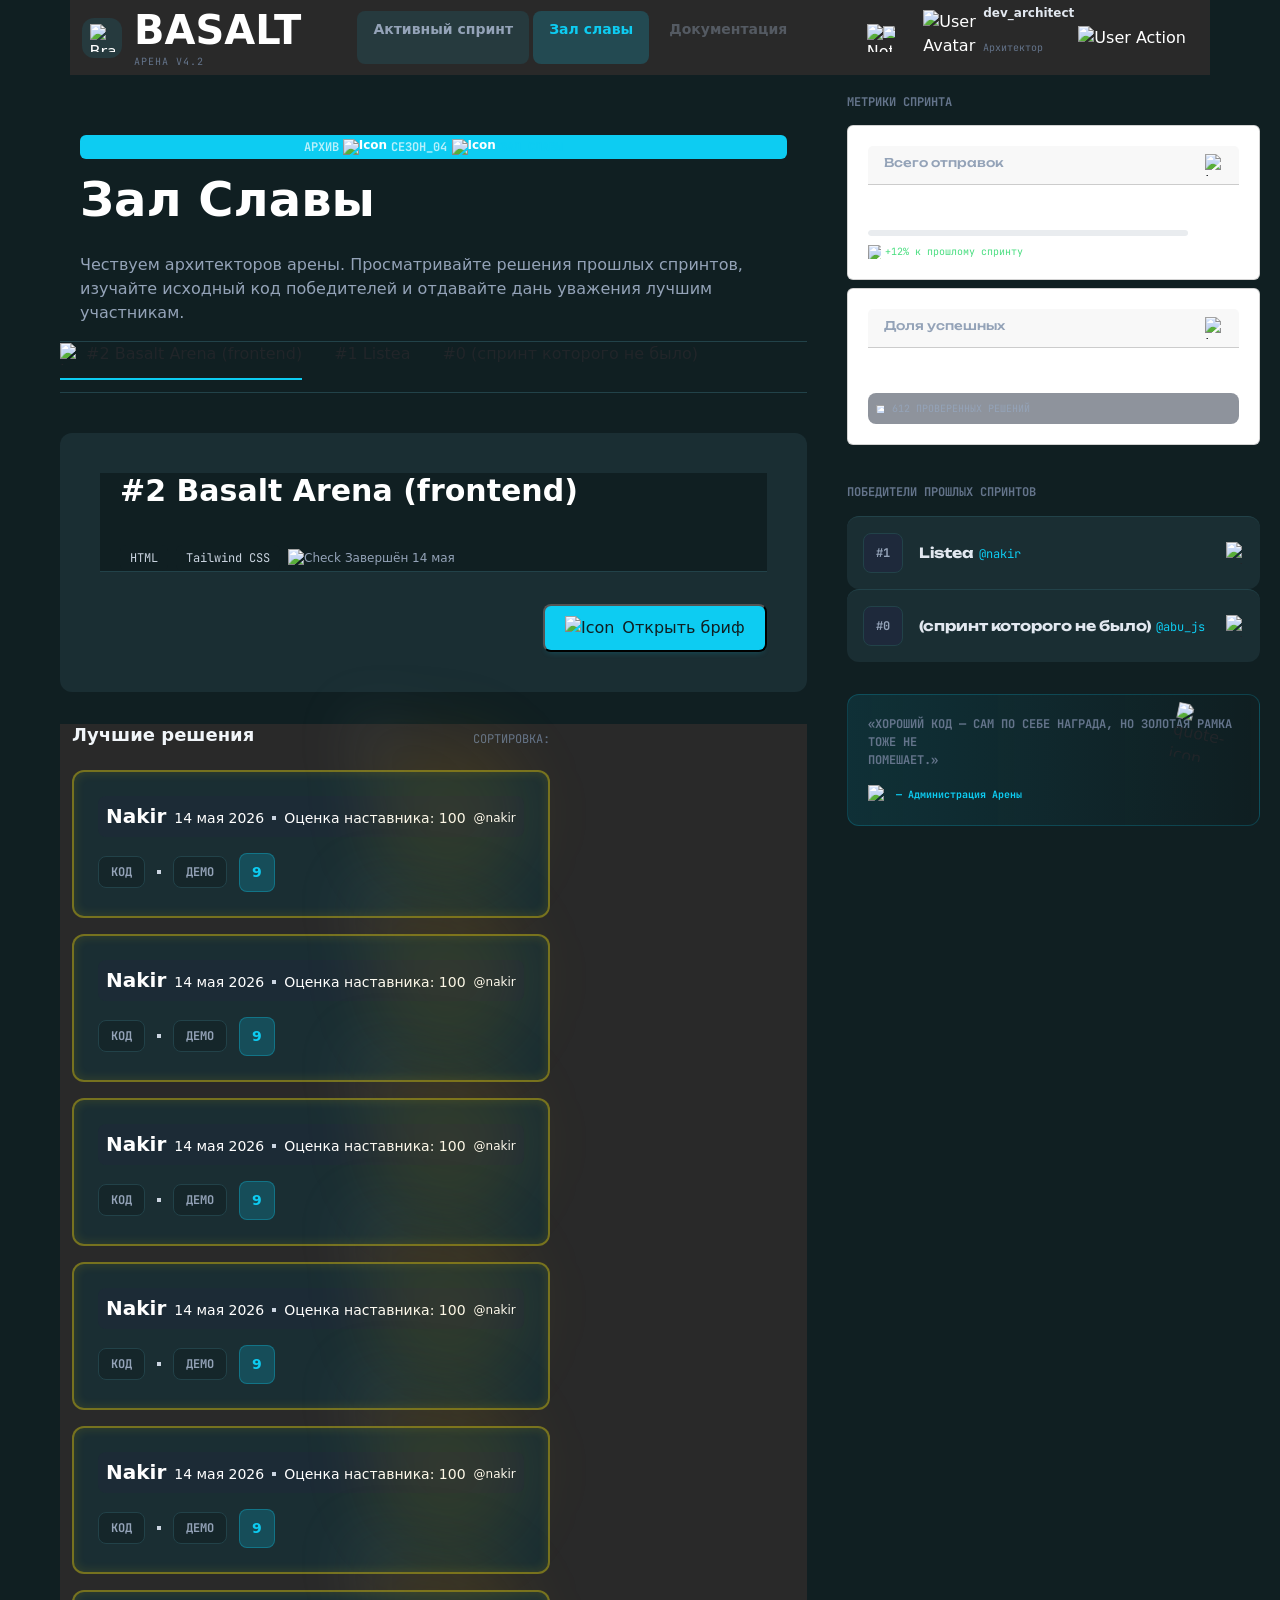
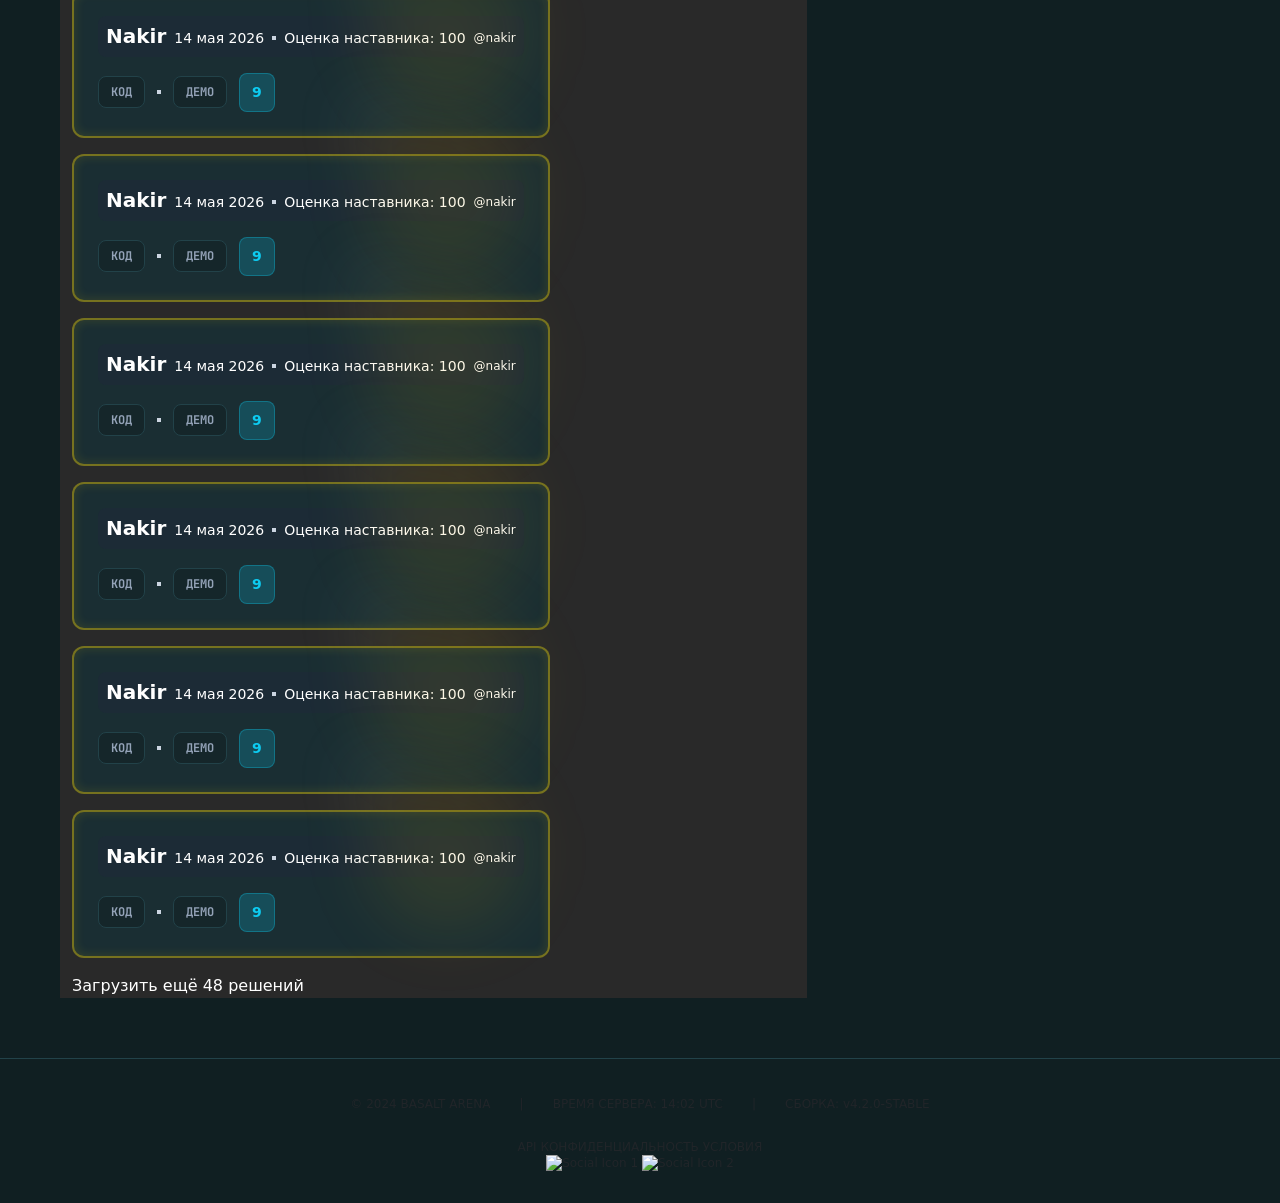
==== hall.html @ 6d519eaf "Add files via upload" ====
<!DOCTYPE html>
<html lang="ru">

<head>
  <meta charset="UTF-8">
  <meta name="viewport" content="width=device-width, initial-scale=1.0">
  <link rel="preconnect" href="https://fonts.googleapis.com">
  <link rel="preconnect" href="https://fonts.gstatic.com" crossorigin>
  <link href="https://fonts.googleapis.com/css2?family=Unbounded:wght@200..900&display=swap" rel="stylesheet">
  <link href="https://fonts.googleapis.com/css2?family=Space+Grotesk:wght@400;500;700&amp;display=swap"
    rel="stylesheet" />
  <link href="https://fonts.googleapis.com/css2?family=JetBrains+Mono:wght@400;700&amp;display=swap" rel="stylesheet" />

  <!-- <link
      href="https://fonts.googleapis.com/css?family=Space+Grotesk|JetBrains+Mono&amp;display=swap"
      rel="stylesheet"
    /> -->

  <title>Зал славы</title>
  <link rel="stylesheet" href="./hall.css" />
  <link href="https://cdn.jsdelivr.net/npm/bootstrap@5.3.8/dist/css/bootstrap.min.css" rel="stylesheet"
    integrity="sha384-sRIl4kxILFvY47J16cr9ZwB07vP4J8+LH7qKQnuqkuIAvNWLzeN8tE5YBujZqJLB" crossorigin="anonymous">
</head>

<body>
  <!-- header -->
  <div class="container">
    <div class="branding">
      <div class="icon-wrapper">
        <img src="./img/svg-09341de1-80c2-4177-94df-70228614d6c0.svg" alt="Brand Icon" width="25" height="28" />
      </div>
      <div class="brand-details">
        <h1 class="brand-name">Basalt</h1>
        <p class="version">Арена v4.2</p>
      </div>
    </div>
    <nav class="navigation">
      <div class="nav-item ">
        <p class="nav-text">Активный спринт</p>
      </div>
      <div class="nav-item active">
        <p class="nav-text">Зал славы</p>
      </div>
      <div class="nav-item disabled">
        <p class="nav-text">Документация</p>
      </div>
    </nav>
    <div class="profile">
      <div class="notification-icon">
        <img src="./img/svg-4564b526-7ba7-451a-90e8-8640dab18f21.svg" alt="Notification Icon" width="25" height="28" />
        <img src="./img/svg-2b69e2f5-2ad8-48fc-afba-3feb8ea6c33b.svg" alt="Notification Badge" width="12" height="12"
          class="notification-badge" />
      </div>
      <div class="user-details">
        <img src="./img/svg-72cdfcd8-0fa6-46d5-bda2-29606cb4b0ba.svg" alt="User Avatar" width="56" height="56" />
        <div class="user-info">
          <p class="username">dev_architect</p>
          <p class="role">Архитектор</p>
        </div>
        <div class="user-action-icon">
          <img src="./img/svg-7615d3db-48c6-4a1d-9e80-f2c956b7babb.svg" alt="User Action" width="18" height="22" />
        </div>
      </div>
    </div>
  </div>
  <!-- //header -->


  <!-- 1  -->

  <main class="main-container">
    <div class="container-2">
      <header class="header">
        <div class="badge">
          <span class="badge-label">АРХИВ</span>
          <img class="badge-icon"
            src="https://app.codigma.io/api/uploads/2026/04/20/svg-3062d112-d5c8-47d3-b7fc-2784180871b1.svg"
            alt="Icon" />
          <span class="badge-label">СЕЗОН_04</span>
          <img class="badge-icon"
            src="https://app.codigma.io/api/uploads/2026/04/20/svg-d7c73a7a-6688-4bfc-aa51-208d661515c8.svg"
            alt="Icon" />
          <span class="badge-label-bold">ЗАЛ_СЛАВЫ</span>
        </div>
        <h1 class="title">Зал Славы</h1>
        <p class="description">
          Чествуем архитекторов арены. Просматривайте решения прошлых
          спринтов, изучайте исходный код победителей и отдавайте дань
          уважения лучшим участникам.
        </p>
      </header>
      <section class="section-tabs">
        <div class="tabs">
          <div class="tab active">
            <img class="tab-icon"
              src="https://app.codigma.io/api/uploads/2026/04/20/svg-a9ab10ea-c6ca-4dca-a744-7c3c0508fd14.svg"
              alt="Icon" />
            <span>#2 Basalt Arena (frontend)</span>
          </div>
          <div class="tab">
            <span>#1 Listea</span>
          </div>
          <div class="tab">
            <span>#0 (спринт которого не было)</span>
          </div>
        </div>
      </section>
      <section class="section-content">
        <div class="content-card">
          <div class="header">
            <h2>#2 Basalt Arena (frontend)</h2>
            <div class="labels">
              <span class="label">HTML</span>
              <span class="label">Tailwind CSS</span>
              <span class="label-done">
                <img class="icon-check"
                  src="https://app.codigma.io/api/uploads/2026/04/20/svg-c406059d-0781-4f0b-9234-cf55eaac7154.svg"
                  alt="Check" />
                <span>Завершён 14 мая</span>
              </span>
            </div>
          </div>
          <div class="button-group">
            <button class="button-open-brief">
              <img src="https://app.codigma.io/api/uploads/2026/04/20/svg-602021e8-9d17-4aba-9584-929e920e2e64.svg"
                alt="Icon" />
              <span>Открыть бриф</span>
            </button>
          </div>
        </div>

        <div class="container">
          <div class="row">
            <div class="col-sm-12 col-md-12 col-lg-12">

              <div class="solution-section">
                <header class="solution-header">
                  <h3>Лучшие решения</h3>
                  <div class="sort-dropdown">
                    <span>СОРТИРОВКА:</span>
                    <div class="dropdown-menu">
                      <span>ЭФФЕКТИВНОСТЬ</span>
                    </div>
                  </div>
                </header>






                <article class="solution-card">
                  <div class="rank-badge rank-1">
                    <img class="rank-icon"
                      src="https://app.codigma.io/api/uploads/2026/04/20/svg-8cd7fc86-bd04-43d4-900c-d06c06a7590f.svg"
                      alt="Rank Icon" />
                    <span>1</span>
                  </div>
                  <div class="solution-info">
                    <h4>Nakir</h4>
                    <div class="solution-meta">
                      <span>14 мая 2026</span>
                      <span class="divider"></span>
                      <span>Оценка наставника: 100</span>
                    </div>
                    <div class="social-tag">
                      <span>@nakir</span>
                    </div>
                  </div>
                  <div class="solution-links">
                    <button class="btn-code">КОД</button>
                    <span class="divider"></span>
                    <button class="btn-demo">ДЕМО</button>
                    <div class="votes">
                      <span>9</span>
                    </div>
                  </div>
                </article>

                <article class="solution-card">
                  <div class="rank-badge rank-1">
                    <img class="rank-icon"
                      src="https://app.codigma.io/api/uploads/2026/04/20/svg-8cd7fc86-bd04-43d4-900c-d06c06a7590f.svg"
                      alt="Rank Icon" />
                    <span>1</span>
                  </div>
                  <div class="solution-info">
                    <h4>Nakir</h4>
                    <div class="solution-meta">
                      <span>14 мая 2026</span>
                      <span class="divider"></span>
                      <span>Оценка наставника: 100</span>
                    </div>
                    <div class="social-tag">
                      <span>@nakir</span>
                    </div>
                  </div>
                  <div class="solution-links">
                    <button class="btn-code">КОД</button>
                    <span class="divider"></span>
                    <button class="btn-demo">ДЕМО</button>
                    <div class="votes">
                      <span>9</span>
                    </div>
                  </div>
                </article>

                <article class="solution-card">
                  <div class="rank-badge rank-1">
                    <img class="rank-icon"
                      src="https://app.codigma.io/api/uploads/2026/04/20/svg-8cd7fc86-bd04-43d4-900c-d06c06a7590f.svg"
                      alt="Rank Icon" />
                    <span>1</span>
                  </div>
                  <div class="solution-info">
                    <h4>Nakir</h4>
                    <div class="solution-meta">
                      <span>14 мая 2026</span>
                      <span class="divider"></span>
                      <span>Оценка наставника: 100</span>
                    </div>
                    <div class="social-tag">
                      <span>@nakir</span>
                    </div>
                  </div>
                  <div class="solution-links">
                    <button class="btn-code">КОД</button>
                    <span class="divider"></span>
                    <button class="btn-demo">ДЕМО</button>
                    <div class="votes">
                      <span>9</span>
                    </div>
                  </div>
                </article>

                <article class="solution-card">
                  <div class="rank-badge rank-1">
                    <img class="rank-icon"
                      src="https://app.codigma.io/api/uploads/2026/04/20/svg-8cd7fc86-bd04-43d4-900c-d06c06a7590f.svg"
                      alt="Rank Icon" />
                    <span>1</span>
                  </div>
                  <div class="solution-info">
                    <h4>Nakir</h4>
                    <div class="solution-meta">
                      <span>14 мая 2026</span>
                      <span class="divider"></span>
                      <span>Оценка наставника: 100</span>
                    </div>
                    <div class="social-tag">
                      <span>@nakir</span>
                    </div>
                  </div>
                  <div class="solution-links">
                    <button class="btn-code">КОД</button>
                    <span class="divider"></span>
                    <button class="btn-demo">ДЕМО</button>
                    <div class="votes">
                      <span>9</span>
                    </div>
                  </div>
                </article>
                <article class="solution-card">
                  <div class="rank-badge rank-1">
                    <img class="rank-icon"
                      src="https://app.codigma.io/api/uploads/2026/04/20/svg-8cd7fc86-bd04-43d4-900c-d06c06a7590f.svg"
                      alt="Rank Icon" />
                    <span>1</span>
                  </div>
                  <div class="solution-info">
                    <h4>Nakir</h4>
                    <div class="solution-meta">
                      <span>14 мая 2026</span>
                      <span class="divider"></span>
                      <span>Оценка наставника: 100</span>
                    </div>
                    <div class="social-tag">
                      <span>@nakir</span>
                    </div>
                  </div>
                  <div class="solution-links">
                    <button class="btn-code">КОД</button>
                    <span class="divider"></span>
                    <button class="btn-demo">ДЕМО</button>
                    <div class="votes">
                      <span>9</span>
                    </div>
                  </div>
                </article>
                <article class="solution-card">
                  <div class="rank-badge rank-1">
                    <img class="rank-icon"
                      src="https://app.codigma.io/api/uploads/2026/04/20/svg-8cd7fc86-bd04-43d4-900c-d06c06a7590f.svg"
                      alt="Rank Icon" />
                    <span>1</span>
                  </div>
                  <div class="solution-info">
                    <h4>Nakir</h4>
                    <div class="solution-meta">
                      <span>14 мая 2026</span>
                      <span class="divider"></span>
                      <span>Оценка наставника: 100</span>
                    </div>
                    <div class="social-tag">
                      <span>@nakir</span>
                    </div>
                  </div>
                  <div class="solution-links">
                    <button class="btn-code">КОД</button>
                    <span class="divider"></span>
                    <button class="btn-demo">ДЕМО</button>
                    <div class="votes">
                      <span>9</span>
                    </div>
                  </div>
                </article>
                <article class="solution-card">
                  <div class="rank-badge rank-1">
                    <img class="rank-icon"
                      src="https://app.codigma.io/api/uploads/2026/04/20/svg-8cd7fc86-bd04-43d4-900c-d06c06a7590f.svg"
                      alt="Rank Icon" />
                    <span>1</span>
                  </div>
                  <div class="solution-info">
                    <h4>Nakir</h4>
                    <div class="solution-meta">
                      <span>14 мая 2026</span>
                      <span class="divider"></span>
                      <span>Оценка наставника: 100</span>
                    </div>
                    <div class="social-tag">
                      <span>@nakir</span>
                    </div>
                  </div>
                  <div class="solution-links">
                    <button class="btn-code">КОД</button>
                    <span class="divider"></span>
                    <button class="btn-demo">ДЕМО</button>
                    <div class="votes">
                      <span>9</span>
                    </div>
                  </div>
                </article>
                <article class="solution-card">
                  <div class="rank-badge rank-1">
                    <img class="rank-icon"
                      src="https://app.codigma.io/api/uploads/2026/04/20/svg-8cd7fc86-bd04-43d4-900c-d06c06a7590f.svg"
                      alt="Rank Icon" />
                    <span>1</span>
                  </div>
                  <div class="solution-info">
                    <h4>Nakir</h4>
                    <div class="solution-meta">
                      <span>14 мая 2026</span>
                      <span class="divider"></span>
                      <span>Оценка наставника: 100</span>
                    </div>
                    <div class="social-tag">
                      <span>@nakir</span>
                    </div>
                  </div>
                  <div class="solution-links">
                    <button class="btn-code">КОД</button>
                    <span class="divider"></span>
                    <button class="btn-demo">ДЕМО</button>
                    <div class="votes">
                      <span>9</span>
                    </div>
                  </div>
                </article>
                <article class="solution-card">
                  <div class="rank-badge rank-1">
                    <img class="rank-icon"
                      src="https://app.codigma.io/api/uploads/2026/04/20/svg-8cd7fc86-bd04-43d4-900c-d06c06a7590f.svg"
                      alt="Rank Icon" />
                    <span>1</span>
                  </div>
                  <div class="solution-info">
                    <h4>Nakir</h4>
                    <div class="solution-meta">
                      <span>14 мая 2026</span>
                      <span class="divider"></span>
                      <span>Оценка наставника: 100</span>
                    </div>
                    <div class="social-tag">
                      <span>@nakir</span>
                    </div>
                  </div>
                  <div class="solution-links">
                    <button class="btn-code">КОД</button>
                    <span class="divider"></span>
                    <button class="btn-demo">ДЕМО</button>
                    <div class="votes">
                      <span>9</span>
                    </div>
                  </div>
                </article>
                <article class="solution-card">
                  <div class="rank-badge rank-1">
                    <img class="rank-icon"
                      src="https://app.codigma.io/api/uploads/2026/04/20/svg-8cd7fc86-bd04-43d4-900c-d06c06a7590f.svg"
                      alt="Rank Icon" />
                    <span>1</span>
                  </div>
                  <div class="solution-info">
                    <h4>Nakir</h4>
                    <div class="solution-meta">
                      <span>14 мая 2026</span>
                      <span class="divider"></span>
                      <span>Оценка наставника: 100</span>
                    </div>
                    <div class="social-tag">
                      <span>@nakir</span>
                    </div>
                  </div>
                  <div class="solution-links">
                    <button class="btn-code">КОД</button>
                    <span class="divider"></span>
                    <button class="btn-demo">ДЕМО</button>
                    <div class="votes">
                      <span>9</span>
                    </div>
                  </div>
                </article>
                <article class="solution-card">
                  <div class="rank-badge rank-1">
                    <img class="rank-icon"
                      src="https://app.codigma.io/api/uploads/2026/04/20/svg-8cd7fc86-bd04-43d4-900c-d06c06a7590f.svg"
                      alt="Rank Icon" />
                    <span>1</span>
                  </div>
                  <div class="solution-info">
                    <h4>Nakir</h4>
                    <div class="solution-meta">
                      <span>14 мая 2026</span>
                      <span class="divider"></span>
                      <span>Оценка наставника: 100</span>
                    </div>
                    <div class="social-tag">
                      <span>@nakir</span>
                    </div>
                  </div>
                  <div class="solution-links">
                    <button class="btn-code">КОД</button>
                    <span class="divider"></span>
                    <button class="btn-demo">ДЕМО</button>
                    <div class="votes">
                      <span>9</span>
                    </div>
                  </div>
                </article>



                <div class="">Загрузить ещё 48 решений</div>
                <!-- additional solution cards... -->
              </div>
      </section>
    </div>

    </div>

    <!-- //1 -->

    <!-- 2 -->
    <div class="col-sm-12 col-md-12 col-lg-4">

      <div class="aside-space">
        <section class="metrics">
          <h3 class="metrics-header">Метрики спринта</h3>
          <div class="card">
            <div class="card-header">
              <span class="metric-title">Всего отправок</span>
              <img class="icon"
                src="https://app.codigma.io/api/uploads/2026/04/20/svg-abd42243-41b5-4530-b428-8500d2ea60c4.svg"
                alt="icon" width="18" height="22" />
            </div>
            <div class="metric-value">
              <span>1 429</span>
            </div>
            <div class="progress-bar">
              <div class="progress"></div>
            </div>
            <div class="comparison">
              <img class="comparison-icon"
                src="https://app.codigma.io/api/uploads/2026/04/20/svg-7b94d515-daa5-4a1f-8856-83a29ea230ab.svg"
                alt="comparison-icon" width="13" height="14" />
              <span class="comparison-text">+12% к прошлому спринту</span>
            </div>
          </div>
          <div class="card">
            <div class="card-header">
              <span class="metric-title">Доля успешных</span>
              <img class="icon"
                src="https://app.codigma.io/api/uploads/2026/04/20/svg-221d6bc6-a637-4d51-be31-4c533785f5b8.svg"
                alt="icon" width="18" height="22" />
            </div>
            <div class="metric-value">
              <span>42,8%</span>
            </div>
            <div class="solution-info">
              <img class="bullet"
                src="https://app.codigma.io/api/uploads/2026/04/20/svg-d3562662-42eb-4da4-bd9d-76971445e7eb.svg"
                alt="bullet" width="8" height="8" />
              <span class="solution-text">612 проверенных решений</span>
            </div>
          </div>
        </section>
        <section class="past-winners">
          <h3 class="past-winners-header">Победители прошлых спринтов</h3>
          <div class="winner-card">
            <div class="winner-rank">#1</div>
            <div class="winner-info">
              <span class="winner-name">Listea</span>
              <span class="winner-nickname">@nakir</span>
            </div>
            <img class="winner-icon"
              src="https://app.codigma.io/api/uploads/2026/04/20/svg-2211daa5-b63d-4401-b309-ba7c4cdb3b76.svg"
              alt="winner-icon" width="18" height="22" />
          </div>
          <div class="winner-card">
            <div class="winner-rank">#0</div>
            <div class="winner-info">
              <span class="winner-name">(спринт которого не было)</span>
              <span class="winner-nickname">@abu_js</span>
            </div>
            <img class="winner-icon"
              src="https://app.codigma.io/api/uploads/2026/04/20/svg-f70d9633-bb36-48de-9e52-53f1a0a15b99.svg"
              alt="winner-icon" width="18" height="22" />
          </div>
        </section>
        <blockquote class="quote-section">
          <img class="quote-icon"
            src="https://app.codigma.io/api/uploads/2026/04/20/svg-4fbe2dee-406c-4255-a81e-92d6ff5f2200.svg"
            alt="quote-icon" width="66" height="55" />
          <p class="quote-text">
            «Хороший код — сам по себе награда, но золотая рамка тоже не<br />помешает.»
          </p>
          <div class="quote-attribution">
            <img class="attribution-icon"
              src="https://app.codigma.io/api/uploads/2026/04/20/svg-b7577038-84f4-47d6-b2df-42b46bbdb7bf.svg"
              alt="attribution-icon" width="20" height="20" />
            <span class="attribution-text">— Администрация Арены</span>
          </div>
        </blockquote>
      </div>
    </div>
    </div>
    </div>
  </main>
  <footer class="footer">
    <div class="footer-content">
      <div class="footer-info">
        <span>© 2024 BASALT ARENA</span>
        <span>|</span>
        <span>ВРЕМЯ СЕРВЕРА: 14:02 UTC</span>
        <span>|</span>
        <span>СБОРКА: v4.2.0-STABLE</span>
      </div>
      <div class="footer-links">
        <span>API</span>
        <span>КОНФИДЕНЦИАЛЬНОСТЬ</span>
        <span>УСЛОВИЯ</span>
        <div class="social-icons">
          <img src="./img/Social-Icon-1.svg" alt="Social Icon 1" />
          <img src="./img/Social-Icon-2.svg" alt="Social Icon 2" />
        </div>
      </div>
    </div>
  </footer>






  <!-- //2  -->


  <script src="https://cdn.jsdelivr.net/npm/bootstrap@5.3.8/dist/js/bootstrap.bundle.min.js"
    integrity="sha384-FKyoEForCGlyvwx9Hj09JcYn3nv7wiPVlz7YYwJrWVcXK/BmnVDxM+D2scQbITxI"
    crossorigin="anonymous"></script>
</body>

</html>
---- hall.css ----
:root {
  --color-cyan-10: #101f22;
  --color-cyan-15: #1a2e33;
  --color-cyan-21: #224249;
  --color-cyan-50: #0dccf2;
  --color-cyan-68: #90c1cb;
  --color-spring-green-50: rgba(0, 255, 157, 0.3);
  /* #00ff9d*/
  --color-white-solid: #ffffff;
  --color-grey-46: #6b7280;
  --color-grey-96: #f1f5f9;
}

/*  */

body {
  background-color: #f5f5f5;
  font-family: "Unbounded", sans-serif;
  color: #333;
  margin: 0;
  padding: 0;
  /*  */

  margin: 0;
  background: linear-gradient(0deg,
      var(--color-cyan-10) 0%,
      var(--color-cyan-10) 100%);
  font-family: "Unbounded", sans-serif;
  color: var(--color-grey-96);
}

.container {
  display: flex;
  justify-content: space-between;
  align-items: center;
  padding: 0 40px;
  height: 100%;
  width: 100%;
  background-color: #292929;
  color: white;
}

.branding {
  display: flex;
  align-items: center;
  gap: 12px;
}

.icon-wrapper {
  width: 40px;
  height: 40px;
  display: flex;
  justify-content: center;
  align-items: center;
  background-color: rgba(13, 204, 242, 0.1);
  border-radius: 12px;
}

.brand-details .brand-name {
  font-weight: 700;
  text-transform: uppercase;
  margin: 0;
}

.brand-details .version {
  font-size: 10px;
  color: #64748b;
  margin: 0;
  line-height: 15px;
  font-family: "JetBrains Mono", monospace;
  text-transform: uppercase;
  letter-spacing: 1px;
}

.navigation {
  display: flex;
  align-items: center;
  gap: 4px;
}

.nav-item {
  padding: 8px 16px;
  border-radius: 8px;
  /* background-color: rgba(13, 204, 242, 0.1); */
  font-size: 14px;
  font-weight: 700;
  color: #94A3B8;
}

.nav-item:first-child {

  background-color: rgba(13, 204, 242, 0.1);

}

.nav-item.active {
  color: #0dccf2;
  background-color: rgba(13, 204, 242, 0.2);
}

.nav-item.disabled {
  opacity: 0.4;
}

.profile {
  display: flex;
  gap: 12px;
  align-items: center;
}

.notification-icon {
  position: relative;
  width: 40px;
  height: 40px;
  display: flex;
  justify-content: center;
  align-items: center;
}

.notification-badge {
  position: absolute;
  top: 8px;
  left: 24px;
}

.user-details {
  display: flex;
  align-items: center;
  gap: 4px;
  padding: 4px 12px;
}

.user-info {
  display: flex;
  flex-direction: column;
  gap: 2px;
}

.username {
  font-size: 12px;
  font-weight: 700;
  color: #e2e8f0;
}

.role {
  font-size: 10px;
  color: #64748b;
  font-family: "JetBrains Mono", monospace;
  line-height: 15px;
}

.user-action-icon {
  padding-top: 3px;
  padding-bottom: 3px;
}

@media (max-width: 768px) {
  /* .container {
    flex-direction: column;
    align-items: flex-start;
  } */

  .navigation {
    margin-top: 10px;
  }

  .profile {
    margin-top: 10px;
  }
}

/* 1 */


.header {
  background: var(--color-cyan-10);
  border-bottom: 1px solid var(--color-cyan-21);
  display: flex;
  justify-content: center;
  padding: 0 20px;
}

.header-content {
  max-width: 1400px;
  display: flex;
  justify-content: space-between;
  align-items: center;
  width: 100%;
}

.branding {
  display: flex;
  align-items: center;
}

.logo img {
  width: 25px;
  height: 28px;
}

.branding-text .title {
  font-size: 20px;
  font-weight: 700;
  margin-left: 8px;
  color: var(--color-grey-96);
}

.status {
  display: flex;
  align-items: center;
  background: var(--color-spring-green-50, rgba(0, 255, 157, 0.1));
  border-radius: 9999px;
  border: 1px solid var(--color-spring-green-50, rgba(0, 255, 157, 0.3));
  padding: 4px 12px;
  line-height: 15px;
  font-size: 10px;
  text-transform: uppercase;
  color: var(--color-spring-green-50);
}

.main-content {
  max-width: 1400px;
  margin: 0 auto;
  padding: 40px;
}

.sprint-timer {
  position: relative;
  background: var(--color-cyan-15, rgba(26, 46, 50, 0.3));
  border-radius: 12px;
  border: 1px solid var(--color-cyan-50, rgba(13, 204, 242, 0.2));
  padding: 32px;
  overflow: hidden;
}

.sprint-timer-overlay {
  position: absolute;
  left: 1px;
  top: 1px;
  width: calc(100% - 2px);
  height: 183px;
  /* background: linear-gradient(
    90deg,
    var(--color-cyan-50, rgba(13, 204, 242, 0.05)) 0%,
    var(--color-cyan-50, rgba(13, 204, 242, 0)) 50%,
    var(--color-cyan-50, rgba(13, 204, 242, 0.05)) 100%
  ); */
}

.timer-details {
  position: relative;
  z-index: 1;
}

.timer-label {
  font-size: 14px;
  line-height: 20px;
  text-transform: uppercase;
  color: var(--color-cyan-68);
}

.timer {
  display: flex;
  gap: 40px;
}

.timer .hours,
.timer .minutes,
.timer .seconds {
  display: flex;
  flex-direction: column;
  text-align: center;
}

.timer .separator {
  font-size: 60px;
  font-weight: 700;
  color: var(--color-cyan-50, rgba(13, 204, 242, 0.3));
}

.timer-value {
  font-size: 57.5px;
  font-weight: 700;
  line-height: 60px;
  text-shadow: 0px 0px 10px rgba(13, 204, 242, 0.5);
  color: var(--color-cyan-50);
}

.timer-unit {
  font-size: 10px;
  line-height: 15px;
  letter-spacing: 1px;
  text-transform: uppercase;
  color: var(--color-cyan-68);
}

.timer-end-unit {
  color: #00FF9D;
}

.current-task {
  background: var(--color-cyan-15);
  border-radius: 12px;
  border: 1px solid var(--color-cyan-21);
  padding: 24px;
}

.task-header {
  display: flex;
  align-items: center;
  gap: 8px;
}

.task-icon img {
  width: 25px;
  height: 28px;
}

.task-details {
  margin-top: 16px;
}


.task-description {
  border-left: 2px solid var(--color-cyan-50);
  background: #0DCCF21A;

}

.task-description,
.task-instruction {
  /* background: var(--color-cyan-50, rgba(13, 204, 242, 0.1)); */

  padding: 16px;
  font-family: "JetBrains Mono", monospace;
  font-size: 14px;
  line-height: 22.75px;
  color: var(--color-white-solid);
}

.acceptance-criteria {
  list-style: none;
  padding-left: 20px;
  margin: 0;
}

.acceptance-criteria li {
  margin-bottom: 8px;
  font-family: "JetBrains Mono", monospace;
  font-size: 14px;
  line-height: 22.75px;
  color: var(--color-cyan-68);
}

.useful-links {
  border-top: 1px solid var(--color-cyan-21);
  margin-top: 32px;
  padding-top: 32px;
}

.links {
  display: flex;
  flex-wrap: wrap;
  gap: 12px;
}

.link-item {
  display: flex;
  align-items: center;
  background: var(--color-cyan-10);
  border-radius: 8px;
  border: 1px solid var(--color-cyan-21);
  padding: 8px 12px;
}

.link-icon img {
  width: 15px;
  height: 16px;
  margin-right: 8px;
}

.submission-terminal {
  background: var(--color-cyan-15);
  border-radius: 12px;
  border: 1px solid var(--color-cyan-21);
  padding: 24px;
  margin-top: 24px;
}

.submission-header {
  display: flex;
  align-items: center;
  gap: 8px;
}

.submission-header h3 {
  margin: 0;
}

.submission-form {
  margin-top: 20px;
}

.field-group {
  margin-bottom: 20px;
}

.field-group label {
  font-size: 10px;
  line-height: 15px;
  letter-spacing: 1px;
  text-transform: uppercase;
  color: var(--color-cyan-68);
  margin-bottom: 4px;
  display: block;
}

.input-container {
  position: relative;
}

.input-container input {
  width: 100%;
  border-radius: 8px;
  border: 1px solid var(--color-cyan-21);
  padding: 9px 12px;
  background: var(--color-cyan-10);
  color: var(--color-grey-46);
  font-family: "Unbounded", sans-serif;
  font-size: 14px;
  font-weight: 400;
}

.input-icon {
  position: absolute;
  right: 12px;
  top: 50%;
  transform: translateY(-50%);
}

.submit-button {
  display: inline-flex;
  align-items: center;
  justify-content: center;
  gap: 12px;
  background: var(--color-cyan-50);
  padding: 16px;
  box-shadow: 0px 0px 5px rgba(13, 204, 242, 0.3);
  border-radius: 8px;
  color: var(--color-cyan-10);
  font-size: 16px;
  font-weight: 700;
  text-transform: uppercase;
  cursor: pointer;
}

.submit-icon img {
  width: 25px;
  height: 28px;
}

.player-rank {
  background: var(--color-cyan-10);
  border-radius: 12px;
  border: 1px solid var(--color-cyan-21);
  padding: 16px;
  margin-top: 24px;
  display: flex;
  justify-content: space-between;
  align-items: center;
}

.rank-entry,
.point-entry {
  text-align: center;
  color: var(--color-cyan-68);
}

.rank-entry span:first-of-type,
.point-entry .points-value {
  font-size: 24px;
  font-weight: 700;
  color: var(--color-cyan-50);
}

.footer {
  background: var(--color-cyan-10);
  border-top: 1px solid var(--color-cyan-21);
  padding: 32px 40px;
  text-align: center;
  color: var(--color-azure-47);
}

.footer-info span {
  margin: 0 12px;
  font-size: 12px;
  line-height: 16px;
}

.footer-links {
  margin-top: 24px;
  font-size: 12px;
  line-height: 16px;
}

.footer-links .social-icons img {
  width: 18px;
  height: 22px;
}

.color-span{
  color: #00FF9D;
}


/*  */
/* hall */

body {
  font-family: "Unbounded", sans-serif;
  background-color: #1a2e33;
  color: #e2e8f0;
  margin: 0;
  padding: 0;
}

.main-container {
  padding: 20px;
  display: flex;
  justify-content: center;
}

.container-2 {
  max-width: 1400px;
  width: 100%;
  padding: 40px;
  box-sizing: border-box;
}

.header {
  display: flex;
  flex-direction: column;
  gap: 12px;
}

.badge {
  display: flex;
  align-items: center;
  gap: 8px;
  background: #0dccf2;
  border-radius: 9999px;
  padding: 4px 12px;
}

.badge-label {
  color: rgba(255, 255, 255, 0.7);
  font-family: "JetBrains Mono", monospace;
  font-size: 12px;
}

.badge-label-bold {
  color: #0dccf2;
  font-family: "JetBrains Mono", monospace;
  font-size: 12px;
  font-weight: bold;
}

.badge-icon {
  width: 10px;
  height: 10px;
}

.title {
  font-size: 48px;
  font-weight: 700;
  color: white;
}

.description {
  color: #94a3b8;
  max-width: 768px;
  padding-top: 4px;
}

.section-tabs {
  border-bottom: 1px #224249 solid;
  padding-bottom: 12px;
}

.tabs {
  display: flex;
  gap: 32px;
}

.tab {
  display: flex;
  align-items: center;
  gap: 8px;
  cursor: pointer;
  padding-bottom: 12px;
  border-bottom: 2px solid transparent;
}

.tab.active {
  border-bottom-color: #0dccf2;
}

.tab-icon {
  width: 18px;
  height: 22px;
}

.section-content {
  padding-top: 40px;
}

.content-card {
  background: #1a2e33;
  border-radius: 12px;
  padding: 40px;
  margin-bottom: 32px;
  position: relative;
}

.header h2 {
  color: white;
  font-size: 30px;
  font-weight: bold;
}

.labels {
  display: flex;
  gap: 8px;
  margin-top: 16px;
}

.label {
  background: #101f22;
  border-radius: 6px;
  padding: 4px 10px;
  font-family: "JetBrains Mono", monospace;
  font-size: 12px;
  color: #cbd5e1;
}

.label-done {
  display: flex;
  align-items: center;
  gap: 4px;
  font-size: 12px;
  color: #94a3b8;
}

.button-group {
  display: flex;
  justify-content: flex-end;
  padding-top: 32px;
}

.button-open-brief {
  background: #0dccf2;
  border-radius: 8px;
  padding: 10px 20px;
  color: #101f22;
  box-shadow: 0 4px 6px -4px rgba(13, 204, 242, 0.25);
  display: flex;
  align-items: center;
  gap: 8px;
  cursor: pointer;
}

.solution-section {
  display: flex;
  flex-direction: column;
  gap: 16px;
}

.solution-header {
  display: flex;
  justify-content: space-between;
  align-items: center;
}

.solution-header h3 {
  font-size: 18px;
  font-weight: bold;
  color: #f1f5f9;
}

.sort-dropdown {
  display: flex;
  align-items: center;
  gap: 8px;
}

.sort-dropdown span {
  font-size: 12px;
  color: #64748b;
  font-family: "JetBrains Mono", monospace;
}

.dropdown-menu {
  display: flex;
  align-items: center;
  background: #1e293b;
  border-radius: 8px;
  padding: 8px 20px;
  color: #cbd5e1;
  box-shadow: 0px 1px 2px rgba(0, 0, 0, 0.05);
}

.solution-card {
  background: #1a2e33;
  border-radius: 12px;
  padding: 24px;
  position: relative;
  box-shadow: 0px 0px 10px 2px rgba(255, 215, 0, 0.1) inset;
  border: 2px solid rgba(255, 215, 0, 0.4);
}

.rank-badge {
  position: absolute;
  top: -38px;
  right: 20px;
  background-color: rgba(234, 179, 8, 0.1);
  border-radius: 50%;
  height: 160px;
  width: 160px;
  filter: blur(32px);
}

.rank-1 {
  color: #101f22;
  font-size: 12px;
  font-weight: 800;
}

.rank-icon {
  width: 34px;
  height: 34px;
  margin-right: 8px;
}

.solution-info {
  color: white;
}

.solution-info h4 {
  font-size: 20px;
  font-weight: 700;
  margin: 0;
}

.solution-meta {
  display: flex;
  align-items: center;
  gap: 8px;
  font-size: 14px;
  margin-top: 4px;
}

.divider {
  width: 4px;
  height: 4px;
  background-color: #cbd5e1;
}

.social-tag {
  margin-top: 4px;
  font-size: 12px;
}

.solution-links {
  display: flex;
  align-items: center;
  gap: 12px;
  margin-top: 16px;
}

.btn-code,
.btn-demo {
  background: rgba(16, 31, 34, 0.5);
  border-radius: 8px;
  padding: 6px 12px;
  border: 1px solid #224249;
  color: #94a3b8;
  font-family: "JetBrains Mono", monospace;
  font-size: 12px;
  font-weight: 700;
  cursor: pointer;
}

.votes {
  background: rgba(13, 204, 242, 0.2);
  border-radius: 8px;
  padding: 8px 12px;
  font-size: 14px;
  color: #0dccf2;
  font-weight: 700;
  border: 1px solid rgba(13, 204, 242, 0.3);
}



/* hall 2 */
/* hall 2 */


.aside-space {
  display: flex;
  flex-direction: column;
  gap: 32px;
  padding-bottom: 793px;
  width: 100%;
}

.metrics,
.past-winners,
.quote-section {
  display: flex;
  flex-direction: column;
}

.metrics-header,
.past-winners-header,
.quote-text {
  font-family: "JetBrains Mono", monospace;
  font-size: 12px;
  font-weight: 700;
  color: #64748b;
  text-transform: uppercase;
  margin-bottom: 16px;
}

.card {
  background: #1a2e33;
  border-radius: 12px;
  padding: 20px;
  margin-bottom: 8px;
}

.card-header {
  display: flex;
  justify-content: space-between;
  margin-bottom: 8px;
}

.card-header .metric-title {
  font-family: "Unbounded", sans-serif;
  font-size: 12px;
  font-weight: 500;
  color: #94a3b8;
}

.icon {
  display: inline-flex;
  align-items: center;
}

.metric-value span {
  font-family: "JetBrains Mono", monospace;
  font-size: 30px;
  font-weight: 800;
  color: white;
}

.progress-bar {
  background: #1e293b;
  height: 6px;
  border-radius: 9999px;
  position: relative;
  margin-bottom: 8px;
}

.progress {
  background: #0dccf2;
  width: 320.17px;
  height: 6px;
  border-radius: 9999px;
}

.comparison {
  display: inline-flex;
  align-items: center;
  gap: 4px;
}

.comparison-icon {
  display: inline-block;
}

.comparison-text {
  font-family: "JetBrains Mono", monospace;
  font-size: 10px;
  color: #4ade80;
}

.solution-info {
  display: inline-flex;
  align-items: center;
  gap: 8px;
  border-radius: 8px;
  background: rgba(30, 41, 59, 0.5);
  padding: 8px;
}

.bullet {
  display: inline-block;
}

.solution-text {
  font-family: "JetBrains Mono", monospace;
  font-size: 10px;
  color: #94a3b8;
  text-transform: uppercase;
}

.winner-card {
  display: flex;
  align-items: center;
  gap: 16px;
  padding: 16px;
  background: #1a2e33;
  border-radius: 12px;
  border-top: 1px solid #224249;
}

.winner-rank {
  background: #1e293b;
  width: 40px;
  height: 40px;
  display: flex;
  justify-content: center;
  align-items: center;
  font-family: "JetBrains Mono", monospace;
  font-size: 12px;
  font-weight: 700;
  color: #94a3b8;
  border-radius: 8px;
  border: 1px solid #224249;
}

.winner-info {
  flex: 1;
}

.winner-name {
  font-family: "Unbounded", sans-serif;
  font-size: 14px;
  font-weight: 700;
  color: #e2e8f0;
}

.winner-nickname {
  font-family: "JetBrains Mono", monospace;
  font-size: 12px;
  color: #0dccf2;
}

.winner-icon {
  display: inline-flex;
}

.quote-section {
  background: linear-gradient(
    90deg,
    rgba(13, 204, 242, 0.1) 0%,
    rgba(13, 204, 242, 0) 100%
  );
  border-radius: 12px;
  padding: 20px;
  position: relative;
  border: 1px solid rgba(13, 204, 242, 0.2);
}

.quote-icon {
  position: absolute;
  top: 13px;
  right: 20px;
  transform: rotate(12deg);
}

.quote-attribution {
  display: inline-flex;
  align-items: center;
  gap: 8px;
}

.attribution-icon {
  display: inline-block;
}

.attribution-text {
  font-family: "JetBrains Mono", monospace;
  font-size: 10px;
  font-weight: 700;
  color: #0dccf2;
}




/*  */
/*  */
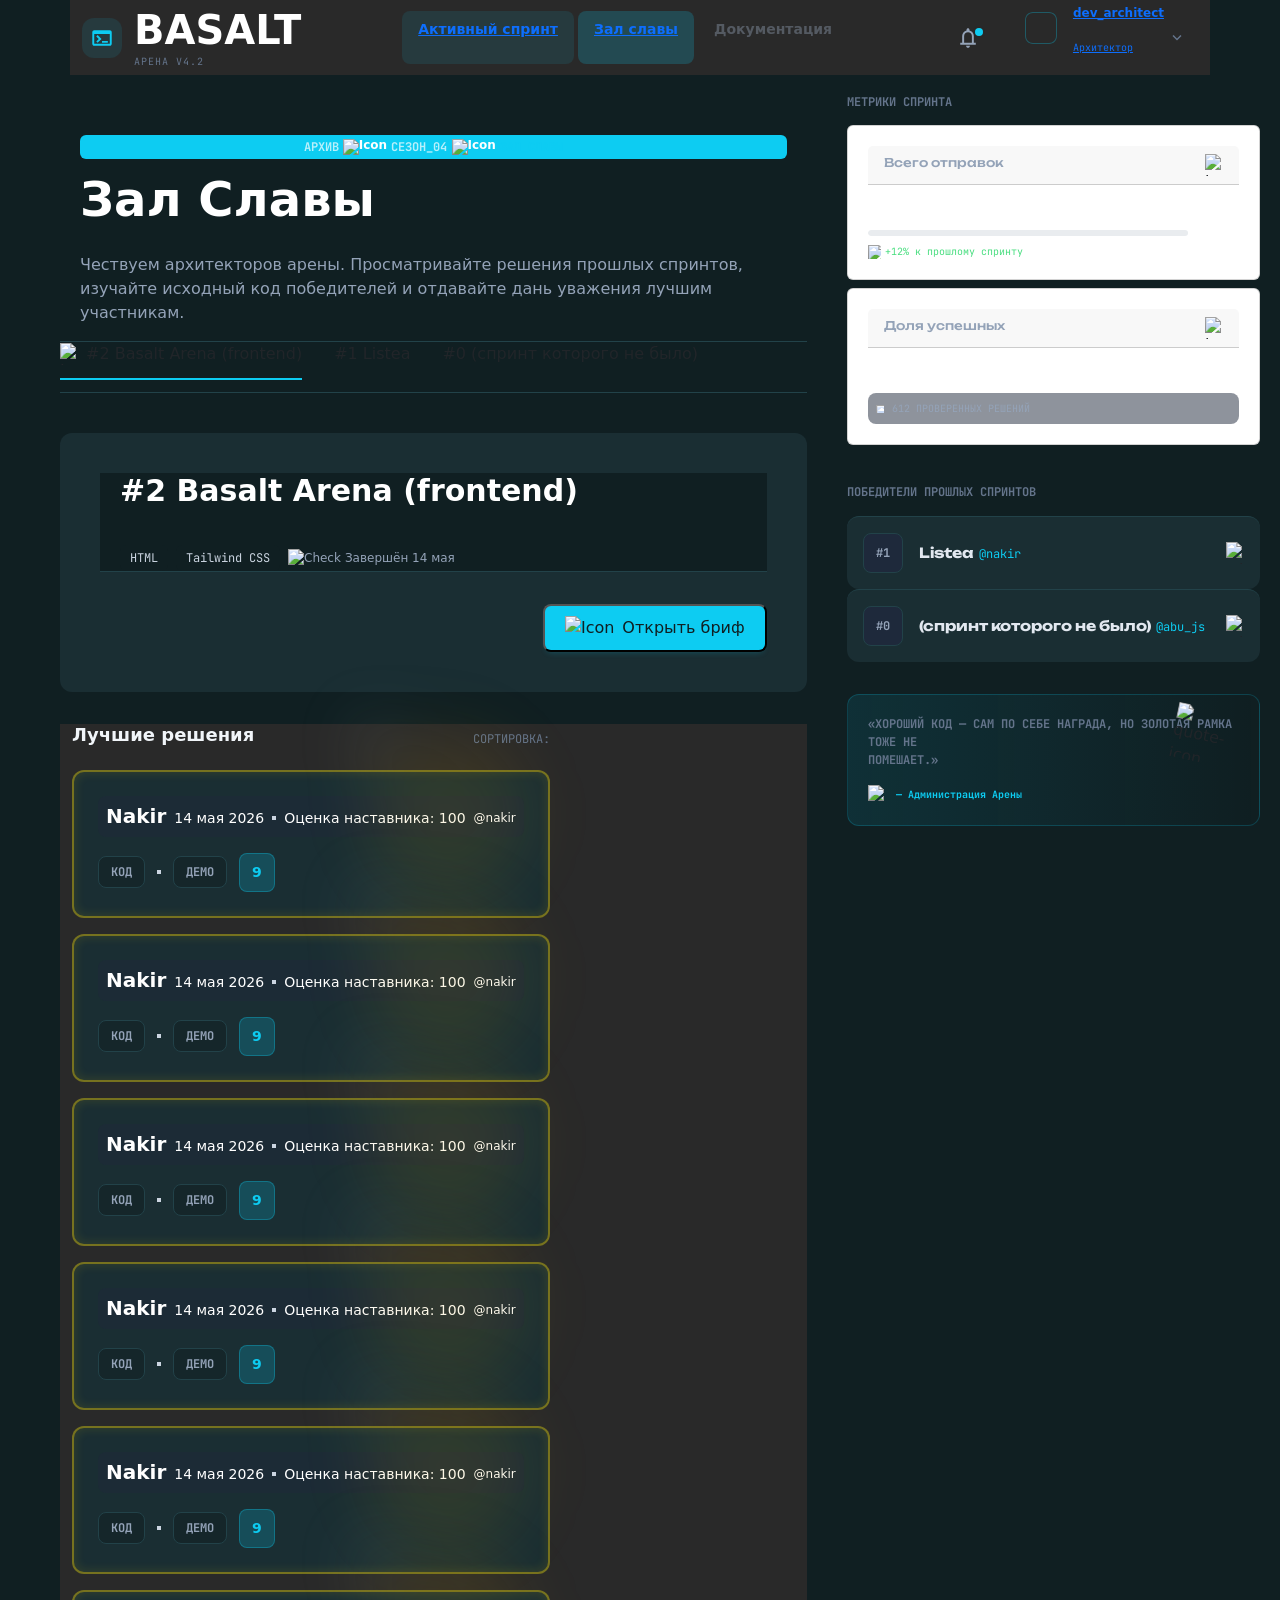
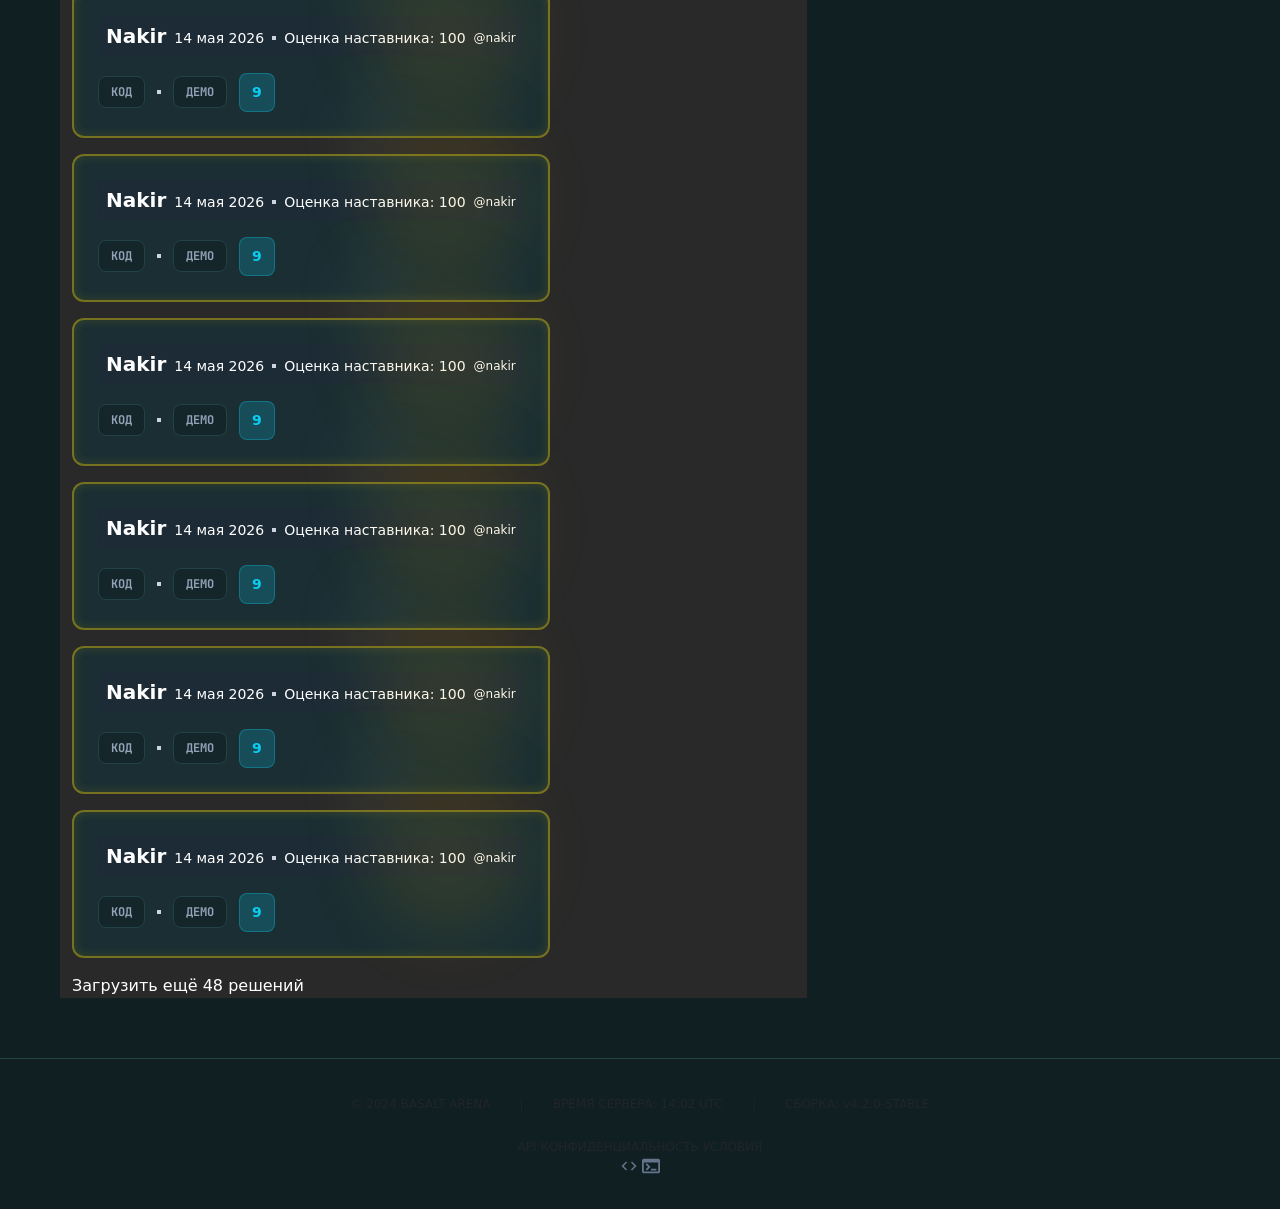
==== commit f4374b7f: "Update hall.html" ====
--- a/hall.html
+++ b/hall.html
@@ -36,10 +36,10 @@
     </div>
     <nav class="navigation">
       <div class="nav-item ">
-        <p class="nav-text">Активный спринт</p>
+        <p class="nav-text"><a href="./index.html">Активный спринт</a></p>
       </div>
       <div class="nav-item active">
-        <p class="nav-text">Зал славы</p>
+        <p class="nav-text"><a href="./hall.html">Зал славы</a></p>
       </div>
       <div class="nav-item disabled">
         <p class="nav-text">Документация</p>
@@ -54,8 +54,8 @@
       <div class="user-details">
         <img src="./img/svg-72cdfcd8-0fa6-46d5-bda2-29606cb4b0ba.svg" alt="User Avatar" width="56" height="56" />
         <div class="user-info">
-          <p class="username">dev_architect</p>
-          <p class="role">Архитектор</p>
+          <p class="username"><a href="./profile.html">dev_architect</a></p>
+          <p class="role"><a href="./profile.html">Архитектор</a></p>
         </div>
         <div class="user-action-icon">
           <img src="./img/svg-7615d3db-48c6-4a1d-9e80-f2c956b7babb.svg" alt="User Action" width="18" height="22" />
@@ -582,4 +582,4 @@
     crossorigin="anonymous"></script>
 </body>
 
-</html>+</html>
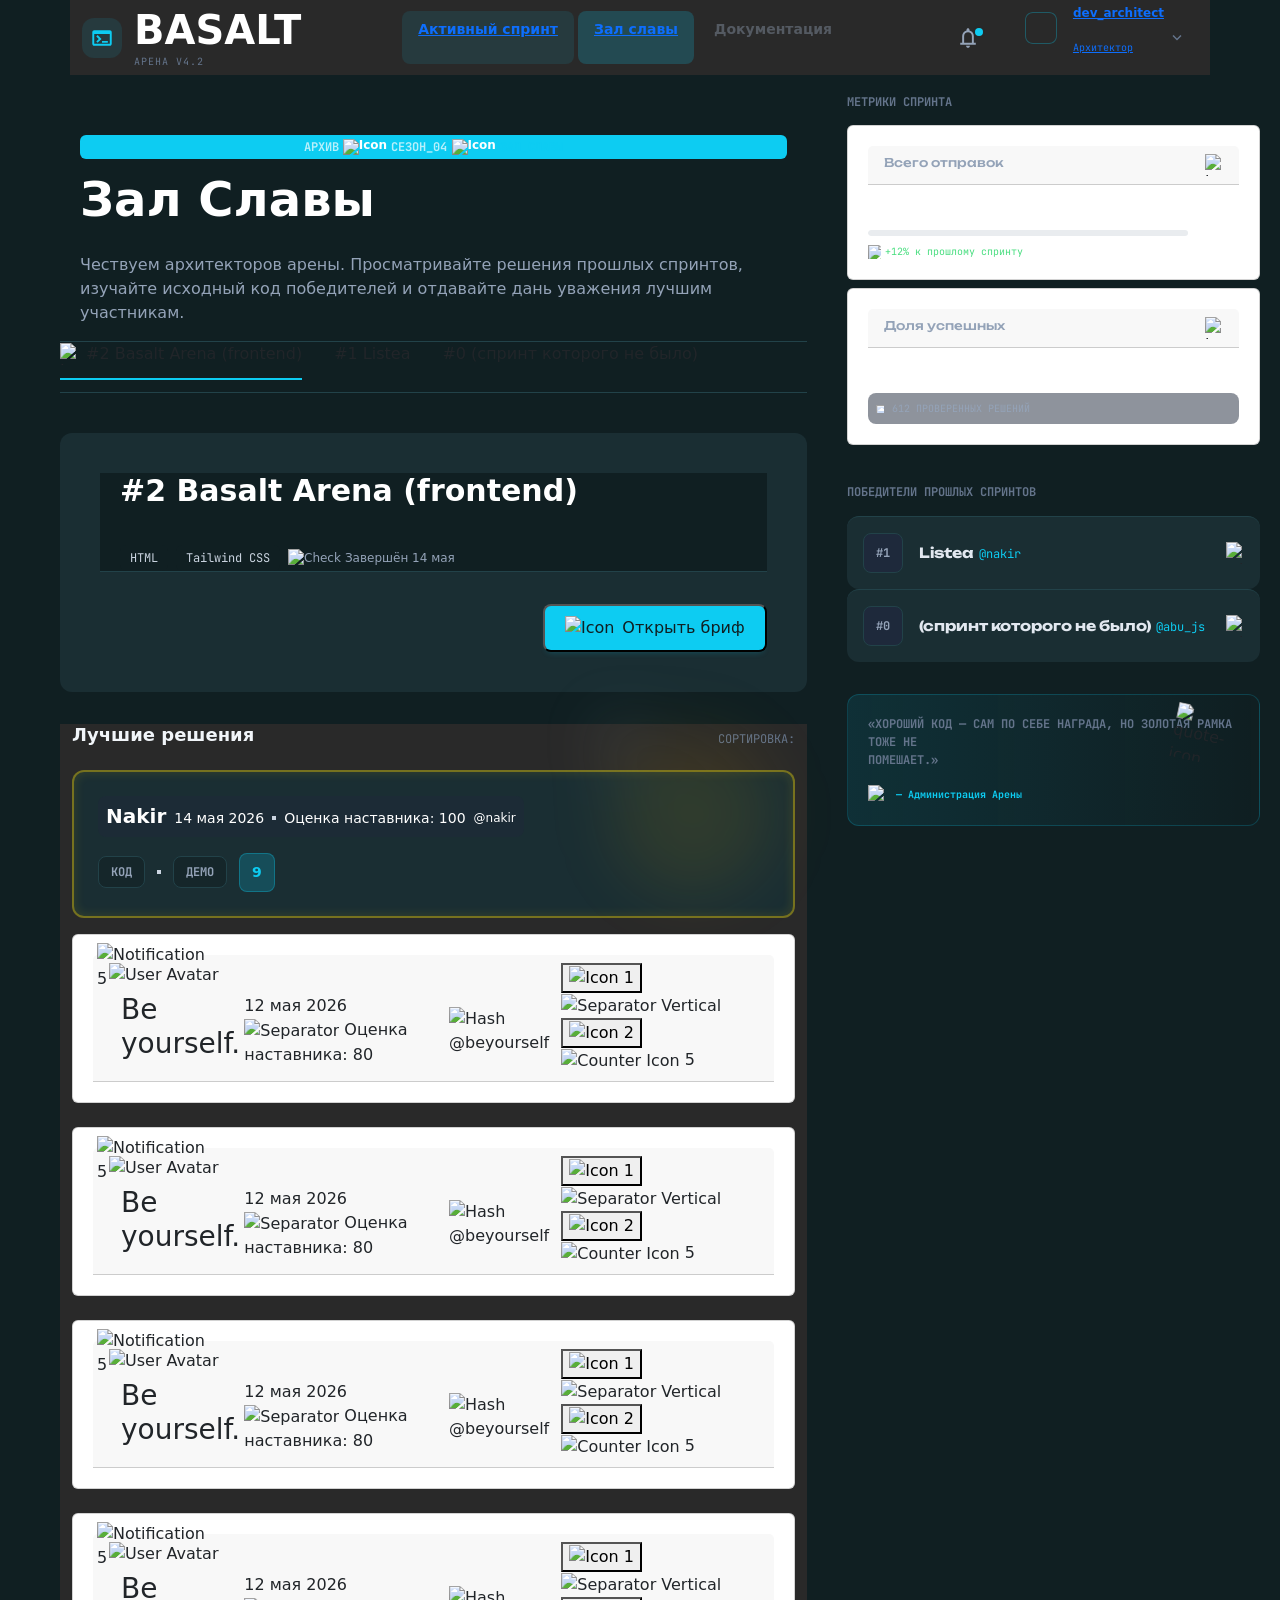
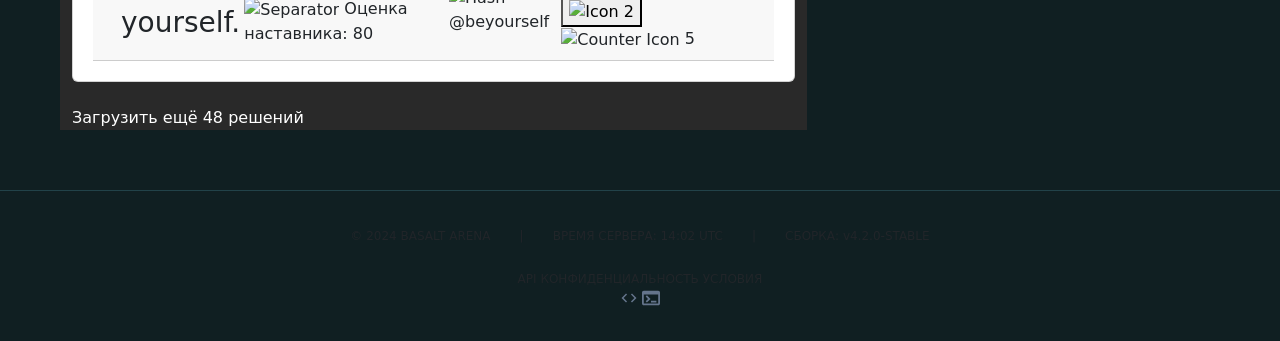
==== commit 2faf9a00: "Update hall.html" ====
--- a/hall.html
+++ b/hall.html
@@ -121,7 +121,7 @@
             </div>
           </div>
           <div class="button-group">
-            <button class="button-open-brief">
+            <button class="button-open-brief" data-bs-toggle="modal" data-bs-target="#exampleModal">
               <img src="https://app.codigma.io/api/uploads/2026/04/20/svg-602021e8-9d17-4aba-9584-929e920e2e64.svg"
                 alt="Icon" />
               <span>Открыть бриф</span>
@@ -177,278 +177,339 @@
                   </div>
                 </article>
 
-                <article class="solution-card">
-                  <div class="rank-badge rank-1">
-                    <img class="rank-icon"
-                      src="https://app.codigma.io/api/uploads/2026/04/20/svg-8cd7fc86-bd04-43d4-900c-d06c06a7590f.svg"
-                      alt="Rank Icon" />
-                    <span>1</span>
+                 <div class="card">
+                  <div class="card-header">
+                    <div class="user-info">
+                      <div class="user-avatar">
+                        <img
+                          src="https://app.codigma.io/api/uploads/2026/04/24/svg-e71217d2-d688-40c8-84dc-39d379c9b747.svg"
+                          alt="User Avatar"
+                          width="62"
+                          height="62"
+                        />
+                        <div class="notification-badge">
+                          <div class="notification-shadow">
+                            <img
+                              src="https://app.codigma.io/api/uploads/2026/04/24/svg-97222a31-d091-4cb6-a91d-a37e9ad820f5.svg"
+                              width="34"
+                              height="34"
+                              alt="Notification"
+                            />
+                          </div>
+                          <span>5</span>
+                        </div>
+                      </div>
+                      <div class="user-details">
+                        <h3 class="user-title">Be yourself.</h3>
+                        <div class="user-metadata">
+                          <span class="date">12 мая 2026</span>
+                          <img
+                            class="separator"
+                            src="https://app.codigma.io/api/uploads/2026/04/24/svg-793249b0-2fb1-4867-b2b9-470652dd5da5.svg"
+                            width="4"
+                            height="4"
+                            alt="Separator"
+                          />
+                          <span class="mentor-rating">Оценка наставника: 80</span>
+                        </div>
+                        <div class="user-tag">
+                          <img
+                            class="hash-icon"
+                            src="https://app.codigma.io/api/uploads/2026/04/24/svg-29addd91-5abe-4519-aeb8-07f7de7b8be2.svg"
+                            width="13"
+                            height="14"
+                            alt="Hash"
+                          />
+                          <span>@beyourself</span>
+                        </div>
+                      </div>
+                    </div>
+                    <div class="action-buttons">
+                      <button class="action-btn">
+                        <img
+                          src="https://app.codigma.io/api/uploads/2026/04/24/svg-3cce7989-984c-4d2e-9a5c-cd38b1be31e7.svg"
+                          width="20"
+                          height="24"
+                          alt="Icon 1"
+                        />
+                      </button>
+                      <img
+                        class="separator-vertical"
+                        src="https://app.codigma.io/api/uploads/2026/04/24/svg-f73e08e0-0d7d-4022-8e67-84501ef74cf4.svg"
+                        width="1"
+                        height="16"
+                        alt="Separator Vertical"
+                      />
+                      <button class="action-btn">
+                        <img
+                          src="https://app.codigma.io/api/uploads/2026/04/24/svg-04358335-1be9-4190-b68e-7eadd5fe1b48.svg"
+                          width="20"
+                          height="24"
+                          alt="Icon 2"
+                        />
+                      </button>
+                      <div class="counter">
+                        <img
+                          class="counter-icon"
+                          src="https://app.codigma.io/api/uploads/2026/04/24/svg-5de67cca-7c72-47a2-824d-5b1ef9b235f3.svg"
+                          width="18"
+                          height="22"
+                          alt="Counter Icon"
+                        />
+                        <span>5</span>
+                      </div>
+                    </div>
                   </div>
-                  <div class="solution-info">
-                    <h4>Nakir</h4>
-                    <div class="solution-meta">
-                      <span>14 мая 2026</span>
-                      <span class="divider"></span>
-                      <span>Оценка наставника: 100</span>
-                    </div>
-                    <div class="social-tag">
-                      <span>@nakir</span>
+                </div> <div class="card">
+                  <div class="card-header">
+                    <div class="user-info">
+                      <div class="user-avatar">
+                        <img
+                          src="https://app.codigma.io/api/uploads/2026/04/24/svg-e71217d2-d688-40c8-84dc-39d379c9b747.svg"
+                          alt="User Avatar"
+                          width="62"
+                          height="62"
+                        />
+                        <div class="notification-badge">
+                          <div class="notification-shadow">
+                            <img
+                              src="https://app.codigma.io/api/uploads/2026/04/24/svg-97222a31-d091-4cb6-a91d-a37e9ad820f5.svg"
+                              width="34"
+                              height="34"
+                              alt="Notification"
+                            />
+                          </div>
+                          <span>5</span>
+                        </div>
+                      </div>
+                      <div class="user-details">
+                        <h3 class="user-title">Be yourself.</h3>
+                        <div class="user-metadata">
+                          <span class="date">12 мая 2026</span>
+                          <img
+                            class="separator"
+                            src="https://app.codigma.io/api/uploads/2026/04/24/svg-793249b0-2fb1-4867-b2b9-470652dd5da5.svg"
+                            width="4"
+                            height="4"
+                            alt="Separator"
+                          />
+                          <span class="mentor-rating">Оценка наставника: 80</span>
+                        </div>
+                        <div class="user-tag">
+                          <img
+                            class="hash-icon"
+                            src="https://app.codigma.io/api/uploads/2026/04/24/svg-29addd91-5abe-4519-aeb8-07f7de7b8be2.svg"
+                            width="13"
+                            height="14"
+                            alt="Hash"
+                          />
+                          <span>@beyourself</span>
+                        </div>
+                      </div>
+                    </div>
+                    <div class="action-buttons">
+                      <button class="action-btn">
+                        <img
+                          src="https://app.codigma.io/api/uploads/2026/04/24/svg-3cce7989-984c-4d2e-9a5c-cd38b1be31e7.svg"
+                          width="20"
+                          height="24"
+                          alt="Icon 1"
+                        />
+                      </button>
+                      <img
+                        class="separator-vertical"
+                        src="https://app.codigma.io/api/uploads/2026/04/24/svg-f73e08e0-0d7d-4022-8e67-84501ef74cf4.svg"
+                        width="1"
+                        height="16"
+                        alt="Separator Vertical"
+                      />
+                      <button class="action-btn">
+                        <img
+                          src="https://app.codigma.io/api/uploads/2026/04/24/svg-04358335-1be9-4190-b68e-7eadd5fe1b48.svg"
+                          width="20"
+                          height="24"
+                          alt="Icon 2"
+                        />
+                      </button>
+                      <div class="counter">
+                        <img
+                          class="counter-icon"
+                          src="https://app.codigma.io/api/uploads/2026/04/24/svg-5de67cca-7c72-47a2-824d-5b1ef9b235f3.svg"
+                          width="18"
+                          height="22"
+                          alt="Counter Icon"
+                        />
+                        <span>5</span>
+                      </div>
                     </div>
                   </div>
-                  <div class="solution-links">
-                    <button class="btn-code">КОД</button>
-                    <span class="divider"></span>
-                    <button class="btn-demo">ДЕМО</button>
-                    <div class="votes">
-                      <span>9</span>
+                </div> <div class="card">
+                  <div class="card-header">
+                    <div class="user-info">
+                      <div class="user-avatar">
+                        <img
+                          src="https://app.codigma.io/api/uploads/2026/04/24/svg-e71217d2-d688-40c8-84dc-39d379c9b747.svg"
+                          alt="User Avatar"
+                          width="62"
+                          height="62"
+                        />
+                        <div class="notification-badge">
+                          <div class="notification-shadow">
+                            <img
+                              src="https://app.codigma.io/api/uploads/2026/04/24/svg-97222a31-d091-4cb6-a91d-a37e9ad820f5.svg"
+                              width="34"
+                              height="34"
+                              alt="Notification"
+                            />
+                          </div>
+                          <span>5</span>
+                        </div>
+                      </div>
+                      <div class="user-details">
+                        <h3 class="user-title">Be yourself.</h3>
+                        <div class="user-metadata">
+                          <span class="date">12 мая 2026</span>
+                          <img
+                            class="separator"
+                            src="https://app.codigma.io/api/uploads/2026/04/24/svg-793249b0-2fb1-4867-b2b9-470652dd5da5.svg"
+                            width="4"
+                            height="4"
+                            alt="Separator"
+                          />
+                          <span class="mentor-rating">Оценка наставника: 80</span>
+                        </div>
+                        <div class="user-tag">
+                          <img
+                            class="hash-icon"
+                            src="https://app.codigma.io/api/uploads/2026/04/24/svg-29addd91-5abe-4519-aeb8-07f7de7b8be2.svg"
+                            width="13"
+                            height="14"
+                            alt="Hash"
+                          />
+                          <span>@beyourself</span>
+                        </div>
+                      </div>
+                    </div>
+                    <div class="action-buttons">
+                      <button class="action-btn">
+                        <img
+                          src="https://app.codigma.io/api/uploads/2026/04/24/svg-3cce7989-984c-4d2e-9a5c-cd38b1be31e7.svg"
+                          width="20"
+                          height="24"
+                          alt="Icon 1"
+                        />
+                      </button>
+                      <img
+                        class="separator-vertical"
+                        src="https://app.codigma.io/api/uploads/2026/04/24/svg-f73e08e0-0d7d-4022-8e67-84501ef74cf4.svg"
+                        width="1"
+                        height="16"
+                        alt="Separator Vertical"
+                      />
+                      <button class="action-btn">
+                        <img
+                          src="https://app.codigma.io/api/uploads/2026/04/24/svg-04358335-1be9-4190-b68e-7eadd5fe1b48.svg"
+                          width="20"
+                          height="24"
+                          alt="Icon 2"
+                        />
+                      </button>
+                      <div class="counter">
+                        <img
+                          class="counter-icon"
+                          src="https://app.codigma.io/api/uploads/2026/04/24/svg-5de67cca-7c72-47a2-824d-5b1ef9b235f3.svg"
+                          width="18"
+                          height="22"
+                          alt="Counter Icon"
+                        />
+                        <span>5</span>
+                      </div>
                     </div>
                   </div>
-                </article>
-
-                <article class="solution-card">
-                  <div class="rank-badge rank-1">
-                    <img class="rank-icon"
-                      src="https://app.codigma.io/api/uploads/2026/04/20/svg-8cd7fc86-bd04-43d4-900c-d06c06a7590f.svg"
-                      alt="Rank Icon" />
-                    <span>1</span>
+                </div> <div class="card">
+                  <div class="card-header">
+                    <div class="user-info">
+                      <div class="user-avatar">
+                        <img
+                          src="https://app.codigma.io/api/uploads/2026/04/24/svg-e71217d2-d688-40c8-84dc-39d379c9b747.svg"
+                          alt="User Avatar"
+                          width="62"
+                          height="62"
+                        />
+                        <div class="notification-badge">
+                          <div class="notification-shadow">
+                            <img
+                              src="https://app.codigma.io/api/uploads/2026/04/24/svg-97222a31-d091-4cb6-a91d-a37e9ad820f5.svg"
+                              width="34"
+                              height="34"
+                              alt="Notification"
+                            />
+                          </div>
+                          <span>5</span>
+                        </div>
+                      </div>
+                      <div class="user-details">
+                        <h3 class="user-title">Be yourself.</h3>
+                        <div class="user-metadata">
+                          <span class="date">12 мая 2026</span>
+                          <img
+                            class="separator"
+                            src="https://app.codigma.io/api/uploads/2026/04/24/svg-793249b0-2fb1-4867-b2b9-470652dd5da5.svg"
+                            width="4"
+                            height="4"
+                            alt="Separator"
+                          />
+                          <span class="mentor-rating">Оценка наставника: 80</span>
+                        </div>
+                        <div class="user-tag">
+                          <img
+                            class="hash-icon"
+                            src="https://app.codigma.io/api/uploads/2026/04/24/svg-29addd91-5abe-4519-aeb8-07f7de7b8be2.svg"
+                            width="13"
+                            height="14"
+                            alt="Hash"
+                          />
+                          <span>@beyourself</span>
+                        </div>
+                      </div>
+                    </div>
+                    <div class="action-buttons">
+                      <button class="action-btn">
+                        <img
+                          src="https://app.codigma.io/api/uploads/2026/04/24/svg-3cce7989-984c-4d2e-9a5c-cd38b1be31e7.svg"
+                          width="20"
+                          height="24"
+                          alt="Icon 1"
+                        />
+                      </button>
+                      <img
+                        class="separator-vertical"
+                        src="https://app.codigma.io/api/uploads/2026/04/24/svg-f73e08e0-0d7d-4022-8e67-84501ef74cf4.svg"
+                        width="1"
+                        height="16"
+                        alt="Separator Vertical"
+                      />
+                      <button class="action-btn">
+                        <img
+                          src="https://app.codigma.io/api/uploads/2026/04/24/svg-04358335-1be9-4190-b68e-7eadd5fe1b48.svg"
+                          width="20"
+                          height="24"
+                          alt="Icon 2"
+                        />
+                      </button>
+                      <div class="counter">
+                        <img
+                          class="counter-icon"
+                          src="https://app.codigma.io/api/uploads/2026/04/24/svg-5de67cca-7c72-47a2-824d-5b1ef9b235f3.svg"
+                          width="18"
+                          height="22"
+                          alt="Counter Icon"
+                        />
+                        <span>5</span>
+                      </div>
+                    </div>
                   </div>
-                  <div class="solution-info">
-                    <h4>Nakir</h4>
-                    <div class="solution-meta">
-                      <span>14 мая 2026</span>
-                      <span class="divider"></span>
-                      <span>Оценка наставника: 100</span>
-                    </div>
-                    <div class="social-tag">
-                      <span>@nakir</span>
-                    </div>
-                  </div>
-                  <div class="solution-links">
-                    <button class="btn-code">КОД</button>
-                    <span class="divider"></span>
-                    <button class="btn-demo">ДЕМО</button>
-                    <div class="votes">
-                      <span>9</span>
-                    </div>
-                  </div>
-                </article>
-
-                <article class="solution-card">
-                  <div class="rank-badge rank-1">
-                    <img class="rank-icon"
-                      src="https://app.codigma.io/api/uploads/2026/04/20/svg-8cd7fc86-bd04-43d4-900c-d06c06a7590f.svg"
-                      alt="Rank Icon" />
-                    <span>1</span>
-                  </div>
-                  <div class="solution-info">
-                    <h4>Nakir</h4>
-                    <div class="solution-meta">
-                      <span>14 мая 2026</span>
-                      <span class="divider"></span>
-                      <span>Оценка наставника: 100</span>
-                    </div>
-                    <div class="social-tag">
-                      <span>@nakir</span>
-                    </div>
-                  </div>
-                  <div class="solution-links">
-                    <button class="btn-code">КОД</button>
-                    <span class="divider"></span>
-                    <button class="btn-demo">ДЕМО</button>
-                    <div class="votes">
-                      <span>9</span>
-                    </div>
-                  </div>
-                </article>
-                <article class="solution-card">
-                  <div class="rank-badge rank-1">
-                    <img class="rank-icon"
-                      src="https://app.codigma.io/api/uploads/2026/04/20/svg-8cd7fc86-bd04-43d4-900c-d06c06a7590f.svg"
-                      alt="Rank Icon" />
-                    <span>1</span>
-                  </div>
-                  <div class="solution-info">
-                    <h4>Nakir</h4>
-                    <div class="solution-meta">
-                      <span>14 мая 2026</span>
-                      <span class="divider"></span>
-                      <span>Оценка наставника: 100</span>
-                    </div>
-                    <div class="social-tag">
-                      <span>@nakir</span>
-                    </div>
-                  </div>
-                  <div class="solution-links">
-                    <button class="btn-code">КОД</button>
-                    <span class="divider"></span>
-                    <button class="btn-demo">ДЕМО</button>
-                    <div class="votes">
-                      <span>9</span>
-                    </div>
-                  </div>
-                </article>
-                <article class="solution-card">
-                  <div class="rank-badge rank-1">
-                    <img class="rank-icon"
-                      src="https://app.codigma.io/api/uploads/2026/04/20/svg-8cd7fc86-bd04-43d4-900c-d06c06a7590f.svg"
-                      alt="Rank Icon" />
-                    <span>1</span>
-                  </div>
-                  <div class="solution-info">
-                    <h4>Nakir</h4>
-                    <div class="solution-meta">
-                      <span>14 мая 2026</span>
-                      <span class="divider"></span>
-                      <span>Оценка наставника: 100</span>
-                    </div>
-                    <div class="social-tag">
-                      <span>@nakir</span>
-                    </div>
-                  </div>
-                  <div class="solution-links">
-                    <button class="btn-code">КОД</button>
-                    <span class="divider"></span>
-                    <button class="btn-demo">ДЕМО</button>
-                    <div class="votes">
-                      <span>9</span>
-                    </div>
-                  </div>
-                </article>
-                <article class="solution-card">
-                  <div class="rank-badge rank-1">
-                    <img class="rank-icon"
-                      src="https://app.codigma.io/api/uploads/2026/04/20/svg-8cd7fc86-bd04-43d4-900c-d06c06a7590f.svg"
-                      alt="Rank Icon" />
-                    <span>1</span>
-                  </div>
-                  <div class="solution-info">
-                    <h4>Nakir</h4>
-                    <div class="solution-meta">
-                      <span>14 мая 2026</span>
-                      <span class="divider"></span>
-                      <span>Оценка наставника: 100</span>
-                    </div>
-                    <div class="social-tag">
-                      <span>@nakir</span>
-                    </div>
-                  </div>
-                  <div class="solution-links">
-                    <button class="btn-code">КОД</button>
-                    <span class="divider"></span>
-                    <button class="btn-demo">ДЕМО</button>
-                    <div class="votes">
-                      <span>9</span>
-                    </div>
-                  </div>
-                </article>
-                <article class="solution-card">
-                  <div class="rank-badge rank-1">
-                    <img class="rank-icon"
-                      src="https://app.codigma.io/api/uploads/2026/04/20/svg-8cd7fc86-bd04-43d4-900c-d06c06a7590f.svg"
-                      alt="Rank Icon" />
-                    <span>1</span>
-                  </div>
-                  <div class="solution-info">
-                    <h4>Nakir</h4>
-                    <div class="solution-meta">
-                      <span>14 мая 2026</span>
-                      <span class="divider"></span>
-                      <span>Оценка наставника: 100</span>
-                    </div>
-                    <div class="social-tag">
-                      <span>@nakir</span>
-                    </div>
-                  </div>
-                  <div class="solution-links">
-                    <button class="btn-code">КОД</button>
-                    <span class="divider"></span>
-                    <button class="btn-demo">ДЕМО</button>
-                    <div class="votes">
-                      <span>9</span>
-                    </div>
-                  </div>
-                </article>
-                <article class="solution-card">
-                  <div class="rank-badge rank-1">
-                    <img class="rank-icon"
-                      src="https://app.codigma.io/api/uploads/2026/04/20/svg-8cd7fc86-bd04-43d4-900c-d06c06a7590f.svg"
-                      alt="Rank Icon" />
-                    <span>1</span>
-                  </div>
-                  <div class="solution-info">
-                    <h4>Nakir</h4>
-                    <div class="solution-meta">
-                      <span>14 мая 2026</span>
-                      <span class="divider"></span>
-                      <span>Оценка наставника: 100</span>
-                    </div>
-                    <div class="social-tag">
-                      <span>@nakir</span>
-                    </div>
-                  </div>
-                  <div class="solution-links">
-                    <button class="btn-code">КОД</button>
-                    <span class="divider"></span>
-                    <button class="btn-demo">ДЕМО</button>
-                    <div class="votes">
-                      <span>9</span>
-                    </div>
-                  </div>
-                </article>
-                <article class="solution-card">
-                  <div class="rank-badge rank-1">
-                    <img class="rank-icon"
-                      src="https://app.codigma.io/api/uploads/2026/04/20/svg-8cd7fc86-bd04-43d4-900c-d06c06a7590f.svg"
-                      alt="Rank Icon" />
-                    <span>1</span>
-                  </div>
-                  <div class="solution-info">
-                    <h4>Nakir</h4>
-                    <div class="solution-meta">
-                      <span>14 мая 2026</span>
-                      <span class="divider"></span>
-                      <span>Оценка наставника: 100</span>
-                    </div>
-                    <div class="social-tag">
-                      <span>@nakir</span>
-                    </div>
-                  </div>
-                  <div class="solution-links">
-                    <button class="btn-code">КОД</button>
-                    <span class="divider"></span>
-                    <button class="btn-demo">ДЕМО</button>
-                    <div class="votes">
-                      <span>9</span>
-                    </div>
-                  </div>
-                </article>
-                <article class="solution-card">
-                  <div class="rank-badge rank-1">
-                    <img class="rank-icon"
-                      src="https://app.codigma.io/api/uploads/2026/04/20/svg-8cd7fc86-bd04-43d4-900c-d06c06a7590f.svg"
-                      alt="Rank Icon" />
-                    <span>1</span>
-                  </div>
-                  <div class="solution-info">
-                    <h4>Nakir</h4>
-                    <div class="solution-meta">
-                      <span>14 мая 2026</span>
-                      <span class="divider"></span>
-                      <span>Оценка наставника: 100</span>
-                    </div>
-                    <div class="social-tag">
-                      <span>@nakir</span>
-                    </div>
-                  </div>
-                  <div class="solution-links">
-                    <button class="btn-code">КОД</button>
-                    <span class="divider"></span>
-                    <button class="btn-demo">ДЕМО</button>
-                    <div class="votes">
-                      <span>9</span>
-                    </div>
-                  </div>
-                </article>
+                </div>
 
 
 
@@ -569,7 +630,157 @@
     </div>
   </footer>
 
-
+<!-- Модальное окно -->
+<div class="modal fade" id="exampleModal" tabindex="-1" aria-labelledby="exampleModalLabel" aria-hidden="true">
+  <div class="modal-dialog">
+    <div class="modal-content">
+      <div class="modal-header">
+        <h5 class="modal-title" id="exampleModalLabel">Заголовок модального окна</h5>
+        <button type="button" class="btn-close" data-bs-dismiss="modal" aria-label="Закрыть"></button>
+      </div>
+      <div class="modal-body">
+         
+        <div class="modal-card">
+          <div class="absolute-background"></div>
+          <div class="header">
+            <div class="header-left">
+              <div class="icon-wrapper">
+                <img
+                  src="https://app.codigma.io/api/uploads/2026/04/15/svg-d369e1dc-c690-4743-96ec-2b0fe6fa5cd9.svg"
+                  alt="icon"
+                  class="icon"
+                />
+              </div>
+              <div class="title-wrapper">
+                <p class="subtitle">Бриф спринта</p>
+                <h2 class="title">#2 Basalt Arena (frontend)</h2>
+              </div>
+            </div>
+            <div class="header-right">
+              <img
+                src="https://app.codigma.io/api/uploads/2026/04/15/svg-f67960ef-f7e5-4a06-9c3d-97341938a7c0.svg"
+                alt="more options"
+                class="icon"
+              />
+            </div>
+          </div>
+          <div class="content">
+            <div class="tags">
+              <span class="tag">HTML</span>
+              <span class="tag">Tailwind CSS</span>
+              <span class="tag"
+                ><img
+                  src="https://app.codigma.io/api/uploads/2026/04/15/svg-877a4584-4551-48ba-b209-e72a157a985a.svg"
+                  alt="status icon"
+                  class="status-icon"
+                />Завершён 14 мая 2026</span
+              >
+            </div>
+            <div class="description">
+              <p>
+                «Перед вами — макет той самой платформы, на которой вы сейчас
+                находитесь. Ваша задача — сверстать его. Да, это рекурсия.»
+              </p>
+            </div>
+            <div class="instructions">
+              <p>
+                <span>Реализуйте все три страницы по макету: </span
+                ><span class="highlight">index.html</span
+                ><span> (активный спринт), </span
+                ><span class="highlight">hall.html</span><span> (зал славы) и </span
+                ><span class="highlight">profile.html</span
+                ><span>
+                  (профиль). Стек — любой: чистый HTML/CSS, React, Vue, Svelte,
+                  Tailwind, Bootstrap, генерация через ИИ — что угодно.</span
+                >
+              </p>
+            </div>
+            <div class="criteria">
+              <h4 class="criteria-title">
+                <img
+                  src="https://app.codigma.io/api/uploads/2026/04/15/svg-30636d23-dd86-4e77-b1c5-ed850163cfde.svg"
+                  alt="criteria icon"
+                  class="criteria-icon"
+                />Критерии приёмки
+              </h4>
+              <ul>
+                <li>
+                  <img
+                    src="https://app.codigma.io/api/uploads/2026/04/15/svg-dc222a8f-68a2-47b0-aed8-b6ad23bf8892.svg"
+                    alt="mark"
+                    class="mark"
+                  />Главное — <span class="highlight">соответствие макету</span>.
+                  Чем точнее, тем выше оценка наставника.
+                </li>
+                <li>
+                  <img
+                    src="https://app.codigma.io/api/uploads/2026/04/15/svg-caf6d4ca-58ba-4445-a83f-78a59431f7b8.svg"
+                    alt="mark"
+                    class="mark"
+                  />Весь независимый от бэка JS-функционал должен
+                  <span class="highlight">работать</span>: модалки, таймер, табы,
+                  формы и т.д.
+                </li>
+                <li>
+                  <img
+                    src="https://app.codigma.io/api/uploads/2026/04/15/svg-3998f2a3-ddee-41f4-a1e9-7c3a43a5a47c.svg"
+                    alt="mark"
+                    class="mark"
+                  />Все запросы к серверу — через
+                  <span class="highlight">мок-API</span> (заглушки). На основе
+                  победившего мок-API в следующем спринте будем проектировать
+                  настоящий бэкенд.
+                </li>
+              </ul>
+            </div>
+            <div class="links">
+              <h4>Полезные ссылки</h4>
+              <div class="link-item">
+                <img
+                  src="https://app.codigma.io/api/uploads/2026/04/15/svg-cac883f5-9447-4400-bdc3-ba92805179da.svg"
+                  alt="link icon"
+                  class="link-icon"
+                /><span>Figma-макет</span>
+              </div>
+              <div class="link-item">
+                <img
+                  src="https://app.codigma.io/api/uploads/2026/04/15/svg-f834d620-85a6-4e5e-94a3-b7c53369ec18.svg"
+                  alt="link icon"
+                  class="link-icon"
+                /><span>Гайд по мок-API</span>
+              </div>
+              <div class="link-item">
+                <img
+                  src="https://app.codigma.io/api/uploads/2026/04/15/svg-5c275ba6-2b6c-4001-b29e-3408e28730dc.svg"
+                  alt="link icon"
+                  class="link-icon"
+                /><span>Чат участников</span>
+              </div>
+            </div>
+          </div>
+          <div class="footer">
+            <div class="footer-left">
+              <span class="back-link">← Назад в зал славы</span>
+            </div>
+            <div class="footer-right">
+              <div class="button-shadow"></div>
+              <img
+                src="https://app.codigma.io/api/uploads/2026/04/15/svg-276bb7b6-0248-4594-9de8-7744f1494f55.svg"
+                alt="button icon"
+                class="button-icon"
+              /><span class="button-text">Перейти к спринту</span>
+            </div>
+          </div>
+        </div>
+  
+      </div>
+      <div class="modal-footer">
+        <button type="button" class="btn btn-secondary" data-bs-dismiss="modal">Закрыть</button>
+        <button type="button" class="btn btn-primary">Сохранить изменения</button>
+      </div>
+    </div>
+  </div>
+</div>
 
 
 
--- a/hall.css
+++ b/hall.css
@@ -1001,4 +1001,40 @@
 
 
 /*  */
-/*  */+/*  */
+
+.modal-card {
+  background: #1a2e33;
+  border-radius: 16px;
+  box-shadow: 0px 25px 50px -12px rgba(13, 204, 242, 0.1);
+  overflow: hidden;
+  position: relative;
+  margin: 20px;
+  color: #cbd5e1;
+}
+
+
+.button-shadow {
+  position: absolute;
+  top: 0;
+  left: 0;
+  width: 206px;
+  height: 48px;
+  background: rgba(255, 255, 255, 0);
+  box-shadow: 0px 4px 6px -4px rgba(13, 204, 242, 0.25);
+  border-radius: 8px;
+  z-index: -1;
+}
+
+.button-icon {
+  width: 18px;
+  height: 22px;
+  margin-right: 8px;
+}
+
+.button-text {
+  color: #101f22;
+  font-family: "Space Grotesk", sans-serif;
+  font-size: 14px;
+  font-weight: 700;
+}
